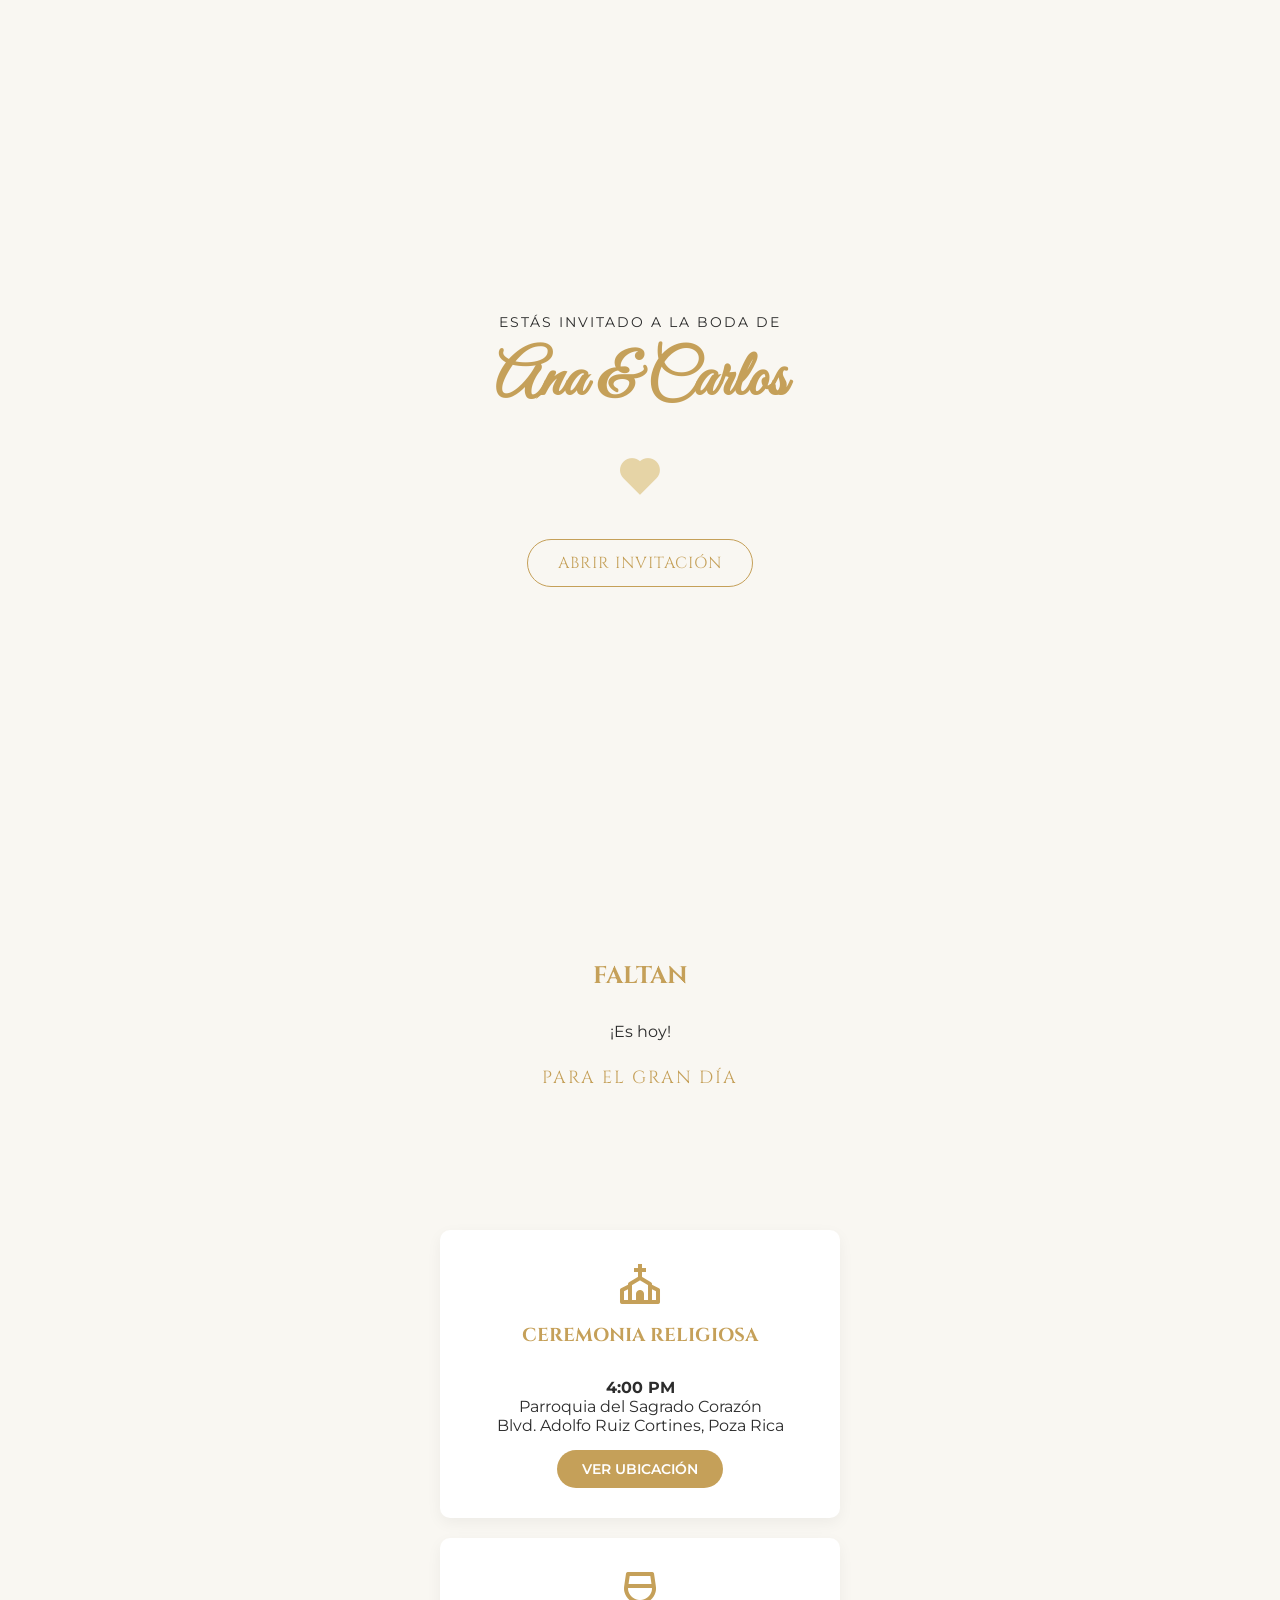
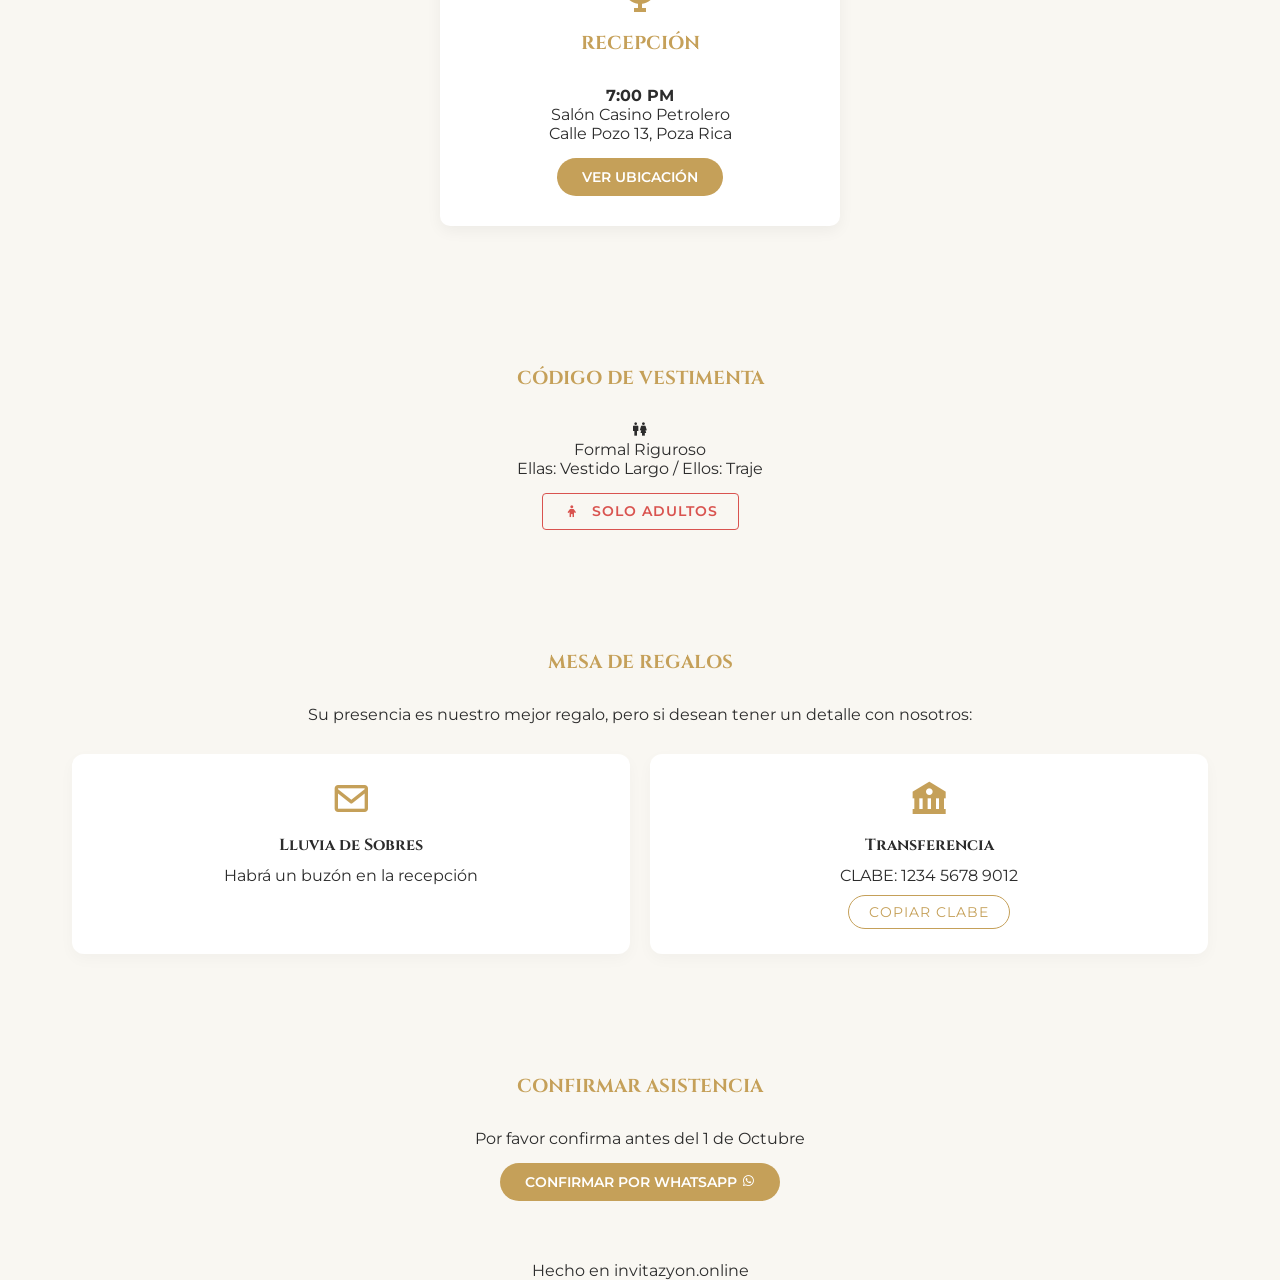
==== boda/clasica/index.html @ 3ea3226a "Pagina boda Demo agregada" ====
<!DOCTYPE html>
<html lang="es-MX">
<head>
    <meta charset="UTF-8">
    <meta name="viewport" content="width=device-width, initial-scale=1.0">
    <title>Boda de Ana & Carlos | Invitación</title>
    
    <link rel="preconnect" href="https://fonts.googleapis.com">
    <link rel="preconnect" href="https://fonts.gstatic.com" crossorigin>
    <link href="https://fonts.googleapis.com/css2?family=Cinzel:wght@400;700&family=Great+Vibes&family=Montserrat:wght@300;400;600&display=swap" rel="stylesheet">
    
    <link href='https://unpkg.com/boxicons@2.1.4/css/boxicons.min.css' rel='stylesheet'>
    
    <link rel="stylesheet" href="style.css">
</head>
<body>

    <div id="welcome-screen" class="welcome-overlay">
        <div class="welcome-content">
            <p class="welcome-text">Estás invitado a la boda de</p>
            <h1 class="welcome-names">Ana & Carlos</h1>
            <div class="envelope-seal">
                <i class='bx bxs-heart'></i>
            </div>
            <button id="btn-open" class="btn-open">Abrir Invitación</button>
        </div>
    </div>

    <div class="music-control" id="musicBtn">
        <i class='bx bx-music'></i>
        <audio id="bgMusic" loop>
            <source src="audio/cancion-boda.mp3" type="audio/mpeg">
        </audio>
    </div>

    <header class="hero">
        <div class="overlay"></div>
        <div class="hero-content">
            <p class="intro">Nos casamos</p>
            <h1 class="names">Ana & Carlos</h1>
            <div class="date-badge">24 . OCT . 2026</div>
            <div class="arrow-down">
                <i class='bx bx-chevron-down'></i>
            </div>
        </div>
    </header>

    <section class="countdown-section">
        <h2>Faltan</h2>
        <div id="countdown" class="timer">
            <div class="time-box"><span id="days">00</span><p>Días</p></div>
            <div class="time-box"><span id="hours">00</span><p>Hrs</p></div>
            <div class="time-box"><span id="minutes">00</span><p>Min</p></div>
            <div class="time-box"><span id="seconds">00</span><p>Seg</p></div>
        </div>
        <p class="message">Para el gran día</p>
    </section>

    <section class="details-section">
        <div class="card">
            <i class='bx bx-church icon-gold'></i>
            <h3>Ceremonia Religiosa</h3>
            <p><strong>4:00 PM</strong></p>
            <p>Parroquia del Sagrado Corazón</p>
            <p class="address">Blvd. Adolfo Ruiz Cortines, Poza Rica</p>
            <a href="https://goo.gl/maps/EJEMPLO" target="_blank" class="btn-gold">Ver Ubicación</a>
        </div>

        <div class="divider"></div>

        <div class="card">
            <i class='bx bx-wine icon-gold'></i>
            <h3>Recepción</h3>
            <p><strong>7:00 PM</strong></p>
            <p>Salón Casino Petrolero</p>
            <p class="address">Calle Pozo 13, Poza Rica</p>
            <a href="https://goo.gl/maps/EJEMPLO" target="_blank" class="btn-gold">Ver Ubicación</a>
        </div>
    </section>

    <section class="dresscode-section">
        <h3>Código de Vestimenta</h3>
        <div class="dress-icon">
            <i class='bx bx-male-female'></i>
        </div>
        <p class="dress-type">Formal Riguroso</p>
        <p class="dress-note">Ellas: Vestido Largo / Ellos: Traje</p>
        <p class="dress-alert"><i class='bx bx-child'></i> Solo Adultos</p>
    </section>

    <section class="gifts-section">
        <h3>Mesa de Regalos</h3>
        <p>Su presencia es nuestro mejor regalo, pero si desean tener un detalle con nosotros:</p>
        
        <div class="gift-options">
            <div class="gift-box">
                <i class='bx bx-envelope'></i>
                <h4>Lluvia de Sobres</h4>
                <p>Habrá un buzón en la recepción</p>
            </div>
            <div class="gift-box">
                <i class='bx bxs-bank'></i>
                <h4>Transferencia</h4>
                <p>CLABE: 1234 5678 9012</p>
                <button class="btn-small" onclick="copiarCLABE()">Copiar CLABE</button>
            </div>
        </div>
    </section>

    <section class="rsvp-section">
        <div class="rsvp-content">
            <h3>Confirmar Asistencia</h3>
            <p>Por favor confirma antes del 1 de Octubre</p>
            
            <a href="https://wa.me/521XXXXXXXXXX?text=Hola,%20confirmo%20mi%20asistencia%20a%20la%20boda%20de%20Ana%20y%20Carlos" class="btn-gold btn-large">
                Confirmar por WhatsApp <i class='bx bxl-whatsapp'></i>
            </a>
        </div>
    </section>

    <footer>
        <p>Hecho en invitazyon.online</p>
    </footer>

    <script src="script.js"></script>
</body>
</html>
---- boda/clasica/style.css ----
:root {
    --gold: #C5A059;       /* Dorado elegante */
    --gold-light: #E6D4A6;
    --dark: #2C2C2C;
    --white: #FFFFFF;
    --bg-cream: #F9F7F2;   /* Crema suave */
    
    --font-script: 'Great Vibes', cursive;
    --font-serif: 'Cinzel', serif;
    --font-body: 'Montserrat', sans-serif;
}

* { box-sizing: border-box; margin: 0; padding: 0; }

body {
    font-family: var(--font-body);
    color: var(--dark);
    background-color: var(--bg-cream);
    text-align: center; /* En bodas todo va centrado */
    overflow-x: hidden;
}

/* --- MUSICA FLOTANTE --- */
.music-control {
    position: fixed;
    bottom: 20px;
    right: 20px;
    width: 50px;
    height: 50px;
    background: var(--gold);
    color: white;
    border-radius: 50%;
    display: flex;
    justify-content: center;
    align-items: center;
    font-size: 24px;
    z-index: 1000;
    box-shadow: 0 4px 10px rgba(0,0,0,0.3);
    cursor: pointer;
    animation: pulse 2s infinite;
}

/* --- HERO --- */
.hero {
    height: 100vh; /* Pantalla completa */
    background-image: url('img/portada-boda.jpg'); /* NECESITAS ESTA FOTO */
    background-size: cover;
    background-position: center;
    position: relative;
    display: flex;
    align-items: center;
    justify-content: center;
    color: var(--white);
}

.overlay {
    position: absolute;
    top: 0; left: 0; width: 100%; height: 100%;
    background: rgba(0,0,0,0.4); /* Oscurece la foto para leer texto */
}

.hero-content {
    position: relative;
    z-index: 2;
    padding: 20px;
}

.intro {
    font-family: var(--font-serif);
    letter-spacing: 3px;
    text-transform: uppercase;
    margin-bottom: 10px;
}

.names {
    font-family: var(--font-script);
    font-size: 4.5rem;
    line-height: 1.2;
    color: var(--gold-light);
    margin-bottom: 20px;
}

.date-badge {
    border-top: 1px solid var(--white);
    border-bottom: 1px solid var(--white);
    display: inline-block;
    padding: 10px 20px;
    font-family: var(--font-serif);
    font-size: 1.2rem;
}

/* --- SECCIONES GENERALES --- */
section { padding: 60px 20px; }

h2, h3 {
    font-family: var(--font-serif);
    color: var(--gold);
    margin-bottom: 30px;
    text-transform: uppercase;
}

/* --- CUENTA REGRESIVA --- */
.timer {
    display: flex;
    justify-content: center;
    gap: 15px;
}
.time-box {
    background: var(--white);
    padding: 15px 10px;      /* Padding vertical y horizontal */
    min-width: 80px;         /* FUERZA que todos midan mínimo 80px de ancho */
    border-radius: 8px;
    box-shadow: 0 4px 10px rgba(0,0,0,0.05);
    display: flex;           /* Flex para centrar el contenido */
    flex-direction: column;
    align-items: center;
    justify-content: center;
}
.time-box span {
    display: block;
    font-size: 1.5rem;
    font-weight: 700;
    color: var(--dark);
}
.time-box p {
    font-size: 0.8rem;
    text-transform: uppercase;
    color: var(--gold);
}

.message {
    margin-top: 25px;       /* Despega el texto de los cuadros */
    font-size: 1.1rem;      /* Un poco más grande para que luzca */
    letter-spacing: 2px;    /* Separar letras para elegancia */
    text-transform: uppercase;
    color: var(--gold);     /* Asegura que sea dorado */
    font-family: var(--font-serif);
}

/* --- TARJETAS (Location) --- */
.card {
    background: var(--white);
    padding: 30px;
    margin: 20px auto;
    max-width: 400px;
    border-radius: 10px;
    box-shadow: 0 5px 15px rgba(0,0,0,0.05);
}

.icon-gold {
    font-size: 3rem;
    color: var(--gold);
    margin-bottom: 15px;
}

.btn-gold {
    display: inline-block;
    background: var(--gold);
    color: var(--white);
    padding: 10px 25px;
    border-radius: 50px;
    text-decoration: none;
    margin-top: 15px;
    font-weight: 600;
    text-transform: uppercase;
    font-size: 0.9rem;
    transition: 0.3s;
}

/* --- ANIMACIONES --- */
@keyframes pulse {
    0% { transform: scale(1); }
    50% { transform: scale(1.1); }
    100% { transform: scale(1); }
}

/* --- RESPONSIVE --- */
@media (max-width: 400px) {
    .names { font-size: 3.5rem; }
    .timer { gap: 8px; }
    .time-box { min-width: 60px; padding: 10px; }
}



/* --- PANTALLA DE BIENVENIDA (MODAL) --- */
.welcome-overlay {
    position: fixed;
    top: 0;
    left: 0;
    width: 100%;
    height: 100%;
    background-color: var(--bg-cream); /* O usa una foto borrosa de fondo */
    z-index: 9999; /* Encima de todo */
    display: flex;
    justify-content: center;
    align-items: center;
    flex-direction: column;
    text-align: center;
    transition: opacity 1s ease, visibility 1s ease;
}

/* Clase para ocultarlo suavemente */
.welcome-overlay.hidden {
    opacity: 0;
    visibility: hidden;
    pointer-events: none; /* Ya no se puede dar click */
}

.welcome-content {
    padding: 20px;
    animation: fadeIn 1.5s ease;
}

.welcome-text {
    font-family: var(--font-body);
    text-transform: uppercase;
    letter-spacing: 2px;
    font-size: 0.9rem;
    color: var(--dark);
    margin-bottom: 10px;
}

.welcome-names {
    font-family: var(--font-script);
    font-size: 4rem;
    color: var(--gold);
    margin-bottom: 30px;
}

/* El Sello del sobre */
.envelope-seal {
    font-size: 3rem;
    color: var(--gold-light);
    margin-bottom: 30px;
    animation: pulse 2s infinite;
}

.btn-open {
    background: transparent;
    border: 1px solid var(--gold);
    color: var(--gold);
    padding: 12px 30px;
    border-radius: 50px;
    font-family: var(--font-serif);
    text-transform: uppercase;
    cursor: pointer;
    transition: 0.3s;
    font-size: 1rem;
    letter-spacing: 1px;
}

.btn-open:hover {
    background: var(--gold);
    color: white;
}

/* Bloquear scroll mientras está cerrado el sobre */
body.no-scroll {
    overflow: hidden;
}

@keyframes fadeIn {
    from { opacity: 0; transform: translateY(20px); }
    to { opacity: 1; transform: translateY(0); }
}



/* Estilo para botones pequeños (Copiar CLABE) */
.btn-small {
    background-color: transparent;
    border: 1px solid var(--gold);
    color: var(--gold);
    padding: 8px 20px;
    border-radius: 50px;
    cursor: pointer;
    font-family: var(--font-body);
    font-size: 0.85rem;
    margin-top: 10px;
    transition: all 0.3s ease;
    text-transform: uppercase;
    letter-spacing: 1px;
}

.btn-small:hover {
    background-color: var(--gold);
    color: var(--white);
    transform: translateY(-2px);
    box-shadow: 0 4px 10px rgba(197, 160, 89, 0.3);
}


/* Sobres y transferencia */
.gift-options {
    display: flex;
    justify-content: center;
    gap: 20px;
    margin-top: 30px;
    flex-wrap: wrap; /* Para que en celular muy pequeño se pongan uno bajo otro */
}

.gift-box {
    background: var(--white);
    padding: 25px;
    border-radius: 12px;
    width: 45%; /* Ocupan casi la mitad cada uno */
    min-width: 250px; /* Para que no se aplasten en móviles */
    box-shadow: 0 5px 15px rgba(0,0,0,0.03); /* Sombra muy sutil */
    display: flex;
    flex-direction: column;
    align-items: center;
    transition: transform 0.3s ease;
}

.gift-box:hover {
    transform: translateY(-5px); /* Efecto flotante */
}

.gift-box i {
    font-size: 2.5rem;
    color: var(--gold);
    margin-bottom: 15px;
}

.gift-box h4 {
    font-family: var(--font-serif);
    margin-bottom: 10px;
    color: var(--dark);
}


/* Codigo de vestimenta */
.dress-alert {
    display: inline-block;
    margin-top: 15px;
    padding: 8px 20px;
    border: 1px solid #d9534f; /* Rojo suave */
    color: #d9534f;
    border-radius: 4px;
    font-size: 0.9rem;
    font-weight: 600;
    text-transform: uppercase;
    letter-spacing: 1px;
}

.dress-alert i {
    margin-right: 5px;
    font-size: 1.1rem;
    vertical-align: middle;
}
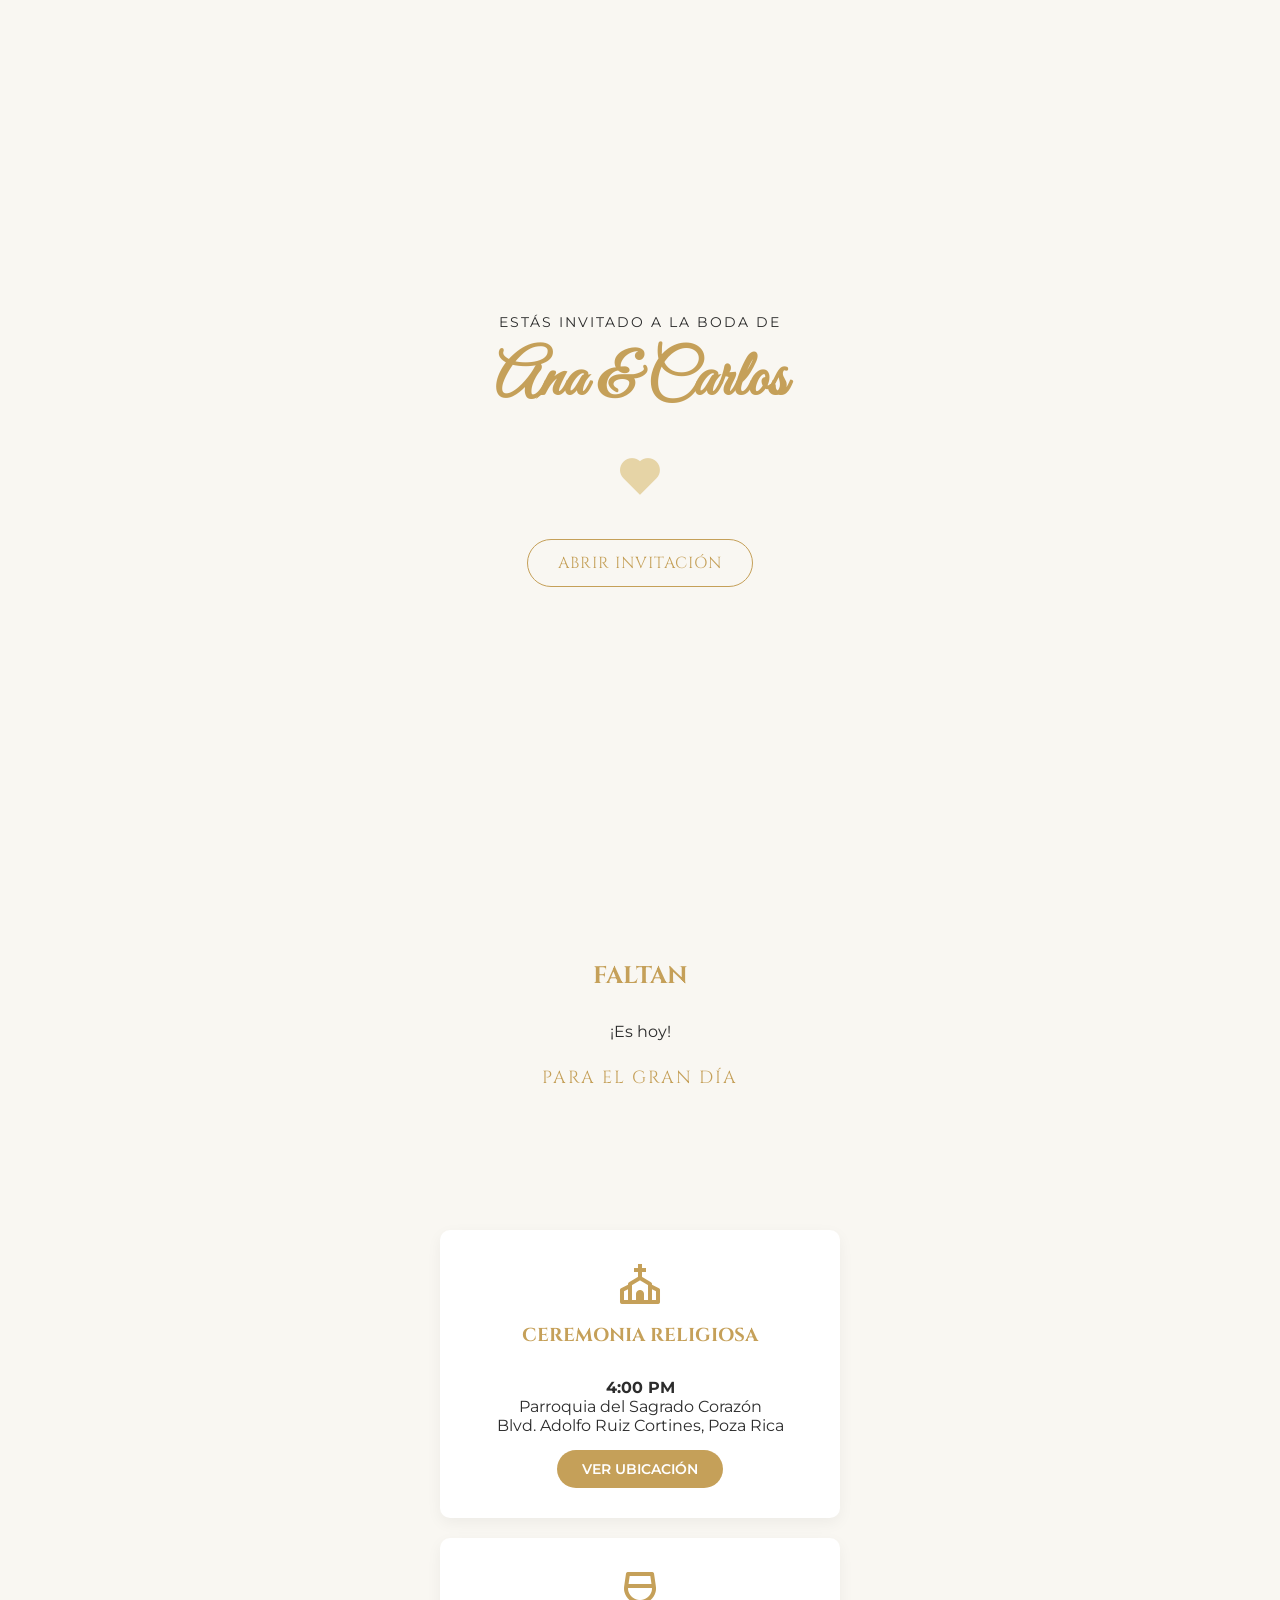
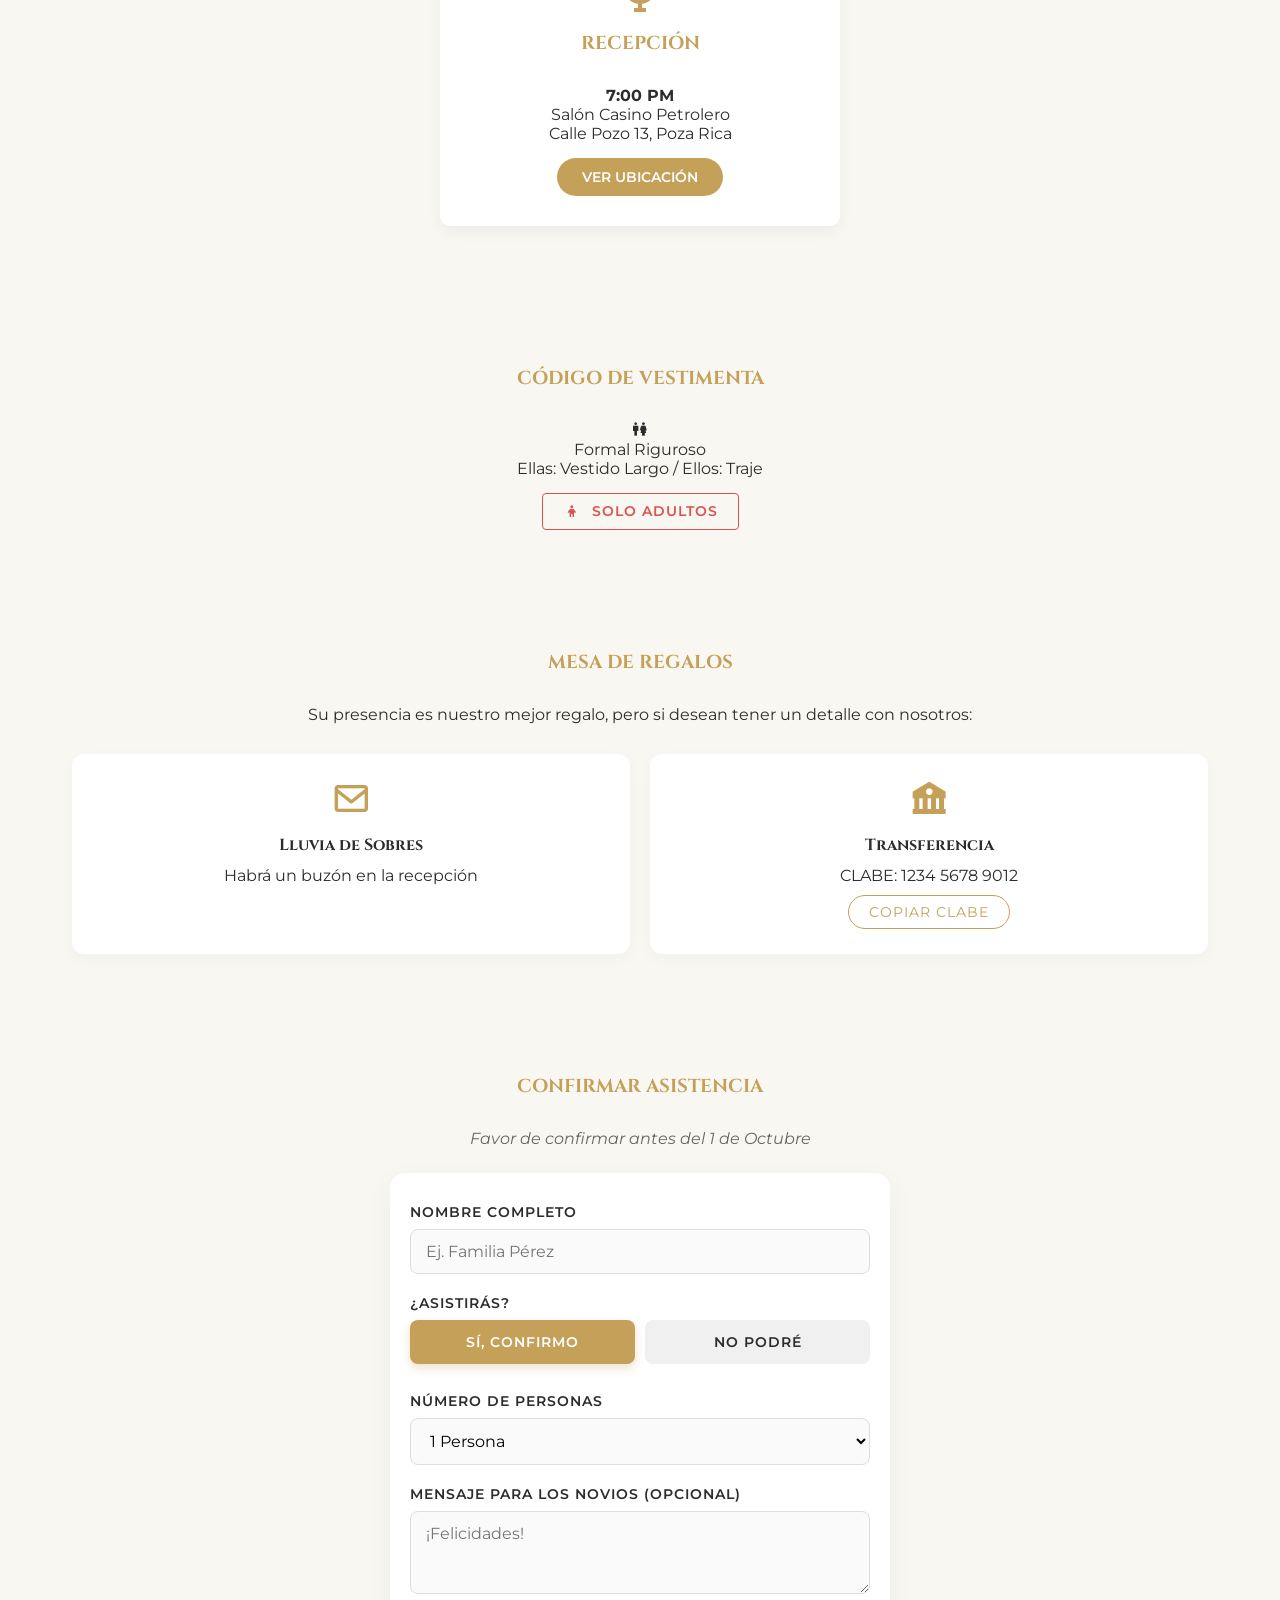
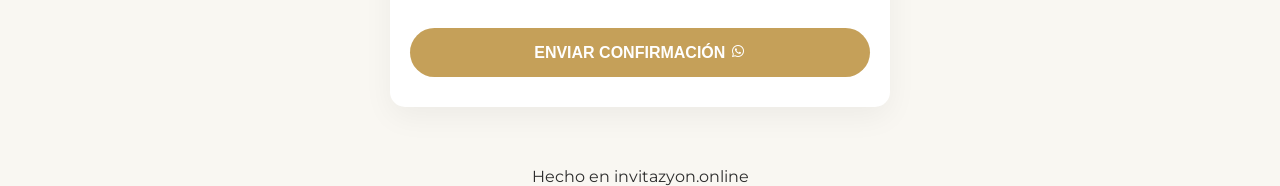
==== commit fcb4e8cc: "index general y boda clasica: actualizados" ====
--- a/boda/clasica/index.html
+++ b/boda/clasica/index.html
@@ -107,15 +107,51 @@
         </div>
     </section>
 
-    <section class="rsvp-section">
-        <div class="rsvp-content">
-            <h3>Confirmar Asistencia</h3>
-            <p>Por favor confirma antes del 1 de Octubre</p>
-            
-            <a href="https://wa.me/521XXXXXXXXXX?text=Hola,%20confirmo%20mi%20asistencia%20a%20la%20boda%20de%20Ana%20y%20Carlos" class="btn-gold btn-large">
-                Confirmar por WhatsApp <i class='bx bxl-whatsapp'></i>
-            </a>
-        </div>
+    <section class="rsvp-section" id="rsvp">
+    <div class="container-narrow">
+        <h3>Confirmar Asistencia</h3>
+        <p class="rsvp-deadline">Favor de confirmar antes del 1 de Octubre</p>
+        
+        <form id="rsvpForm" class="rsvp-form">
+            <div class="form-group">
+                <label for="guest-name">Nombre completo</label>
+                <input type="text" id="guest-name" placeholder="Ej. Familia Pérez" required>
+            </div>
+
+            <div class="form-group">
+                <label>¿Asistirás?</label>
+                <div class="radio-group">
+                    <label class="radio-option">
+                        <input type="radio" name="attendance" value="Sí, confirmo" checked>
+                        <span>Sí, confirmo</span>
+                    </label>
+                    <label class="radio-option">
+                        <input type="radio" name="attendance" value="No podré asistir">
+                        <span>No podré</span>
+                    </label>
+                </div>
+            </div>
+
+            <div class="form-group">
+                <label for="guest-count">Número de personas</label>
+                <select id="guest-count">
+                    <option value="1">1 Persona</option>
+                    <option value="2">2 Personas</option>
+                    <option value="3">3 Personas</option>
+                    <option value="4">4 Personas</option>
+                </select>
+            </div>
+
+            <div class="form-group">
+                <label for="guest-message">Mensaje para los novios (Opcional)</label>
+                <textarea id="guest-message" rows="3" placeholder="¡Felicidades!"></textarea>
+            </div>
+
+            <button type="submit" class="btn-gold btn-block">
+                Enviar Confirmación <i class='bx bxl-whatsapp'></i>
+            </button>
+        </form>
+    </div>
     </section>
 
     <footer>
--- a/boda/clasica/style.css
+++ b/boda/clasica/style.css
@@ -348,4 +348,106 @@
     margin-right: 5px;
     font-size: 1.1rem;
     vertical-align: middle;
+}
+
+
+/* --- RSVP FORMULARIO (Mobile First) --- */
+.container-narrow {
+    max-width: 90%; /* Ocupa casi todo el ancho en celular */
+    margin: 0 auto; /* Centrado */
+    width: 500px;   /* Tope máximo para PC */
+}
+
+.rsvp-deadline {
+    margin-bottom: 25px;
+    font-style: italic;
+    color: #666;
+}
+
+.rsvp-form {
+    background: var(--white);
+    padding: 30px 20px; /* Padding cómodo */
+    border-radius: 15px;
+    box-shadow: 0 10px 30px rgba(0,0,0,0.05);
+    text-align: left; /* Los formularios se leen mejor a la izquierda */
+}
+
+.form-group {
+    margin-bottom: 20px;
+}
+
+.form-group label {
+    display: block;
+    margin-bottom: 8px;
+    font-weight: 600;
+    font-size: 0.9rem;
+    color: var(--dark);
+    text-transform: uppercase;
+    letter-spacing: 1px;
+}
+
+/* INPUTS Y SELECTS (Touch Friendly) */
+input[type="text"],
+select,
+textarea {
+    width: 100%;
+    padding: 12px 15px; /* Área táctil grande */
+    border: 1px solid #ddd;
+    border-radius: 8px;
+    font-family: var(--font-body);
+    font-size: 1rem; /* Evita que el iPhone haga zoom al escribir */
+    background: #fafafa;
+    transition: 0.3s;
+}
+
+input:focus, select:focus, textarea:focus {
+    outline: none;
+    border-color: var(--gold);
+    background: #fff;
+    box-shadow: 0 0 0 3px rgba(197, 160, 89, 0.1);
+}
+
+/* RADIO BUTTONS PERSONALIZADOS (Botones grandes) */
+.radio-group {
+    display: flex;
+    gap: 10px;
+}
+
+.radio-option {
+    flex: 1; /* Ocupan 50% cada uno */
+    position: relative;
+}
+
+.radio-option input {
+    position: absolute;
+    opacity: 0; /* Ocultamos el radio feo por defecto */
+}
+
+.radio-option span {
+    display: block;
+    padding: 12px;
+    text-align: center;
+    background: #f0f0f0;
+    border-radius: 8px;
+    cursor: pointer;
+    font-weight: 600;
+    transition: 0.3s;
+    border: 1px solid transparent;
+}
+
+/* Estado seleccionado */
+.radio-option input:checked + span {
+    background: var(--gold);
+    color: var(--white);
+    box-shadow: 0 4px 10px rgba(197, 160, 89, 0.3);
+}
+
+/* BOTÓN BLOQUE */
+.btn-block {
+    width: 100%; /* Botón ancho completo */
+    border: none;
+    margin-top: 10px;
+    font-size: 1rem;
+    padding: 15px;
+    cursor: pointer;
 }
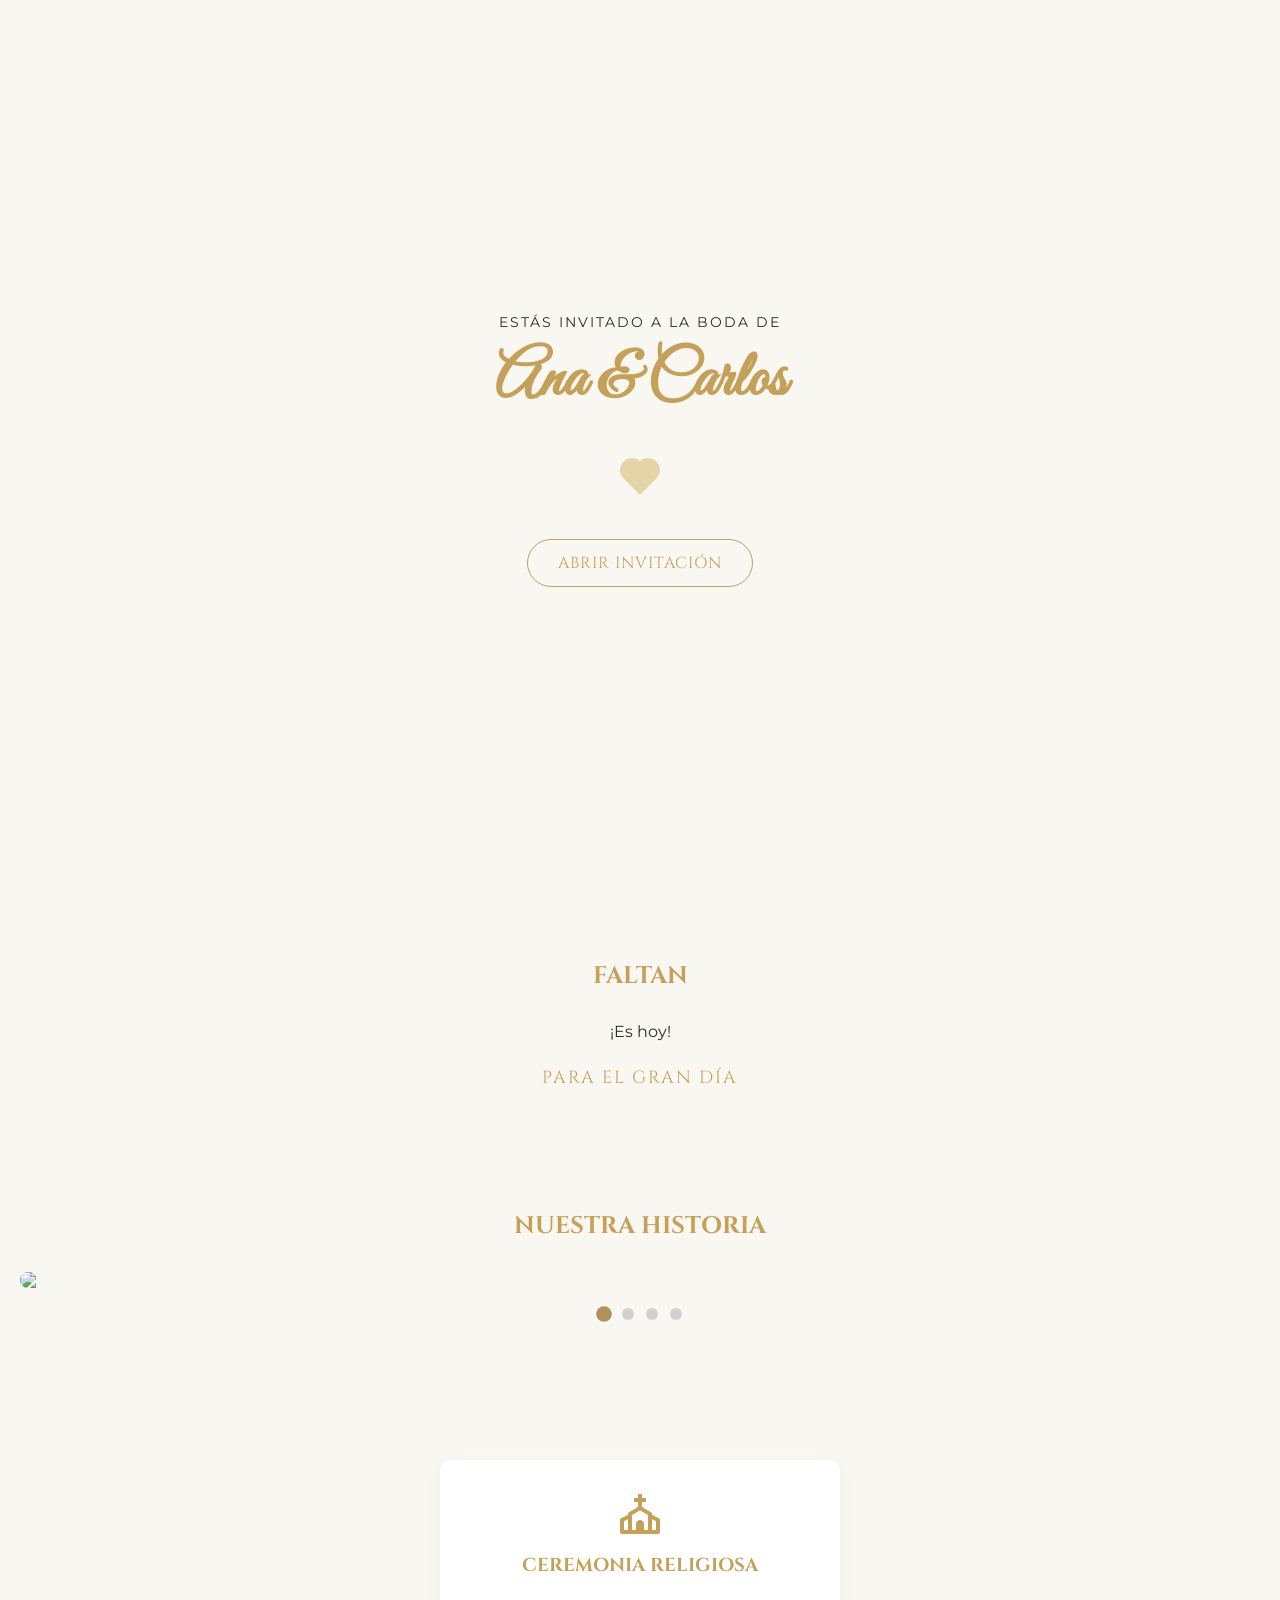
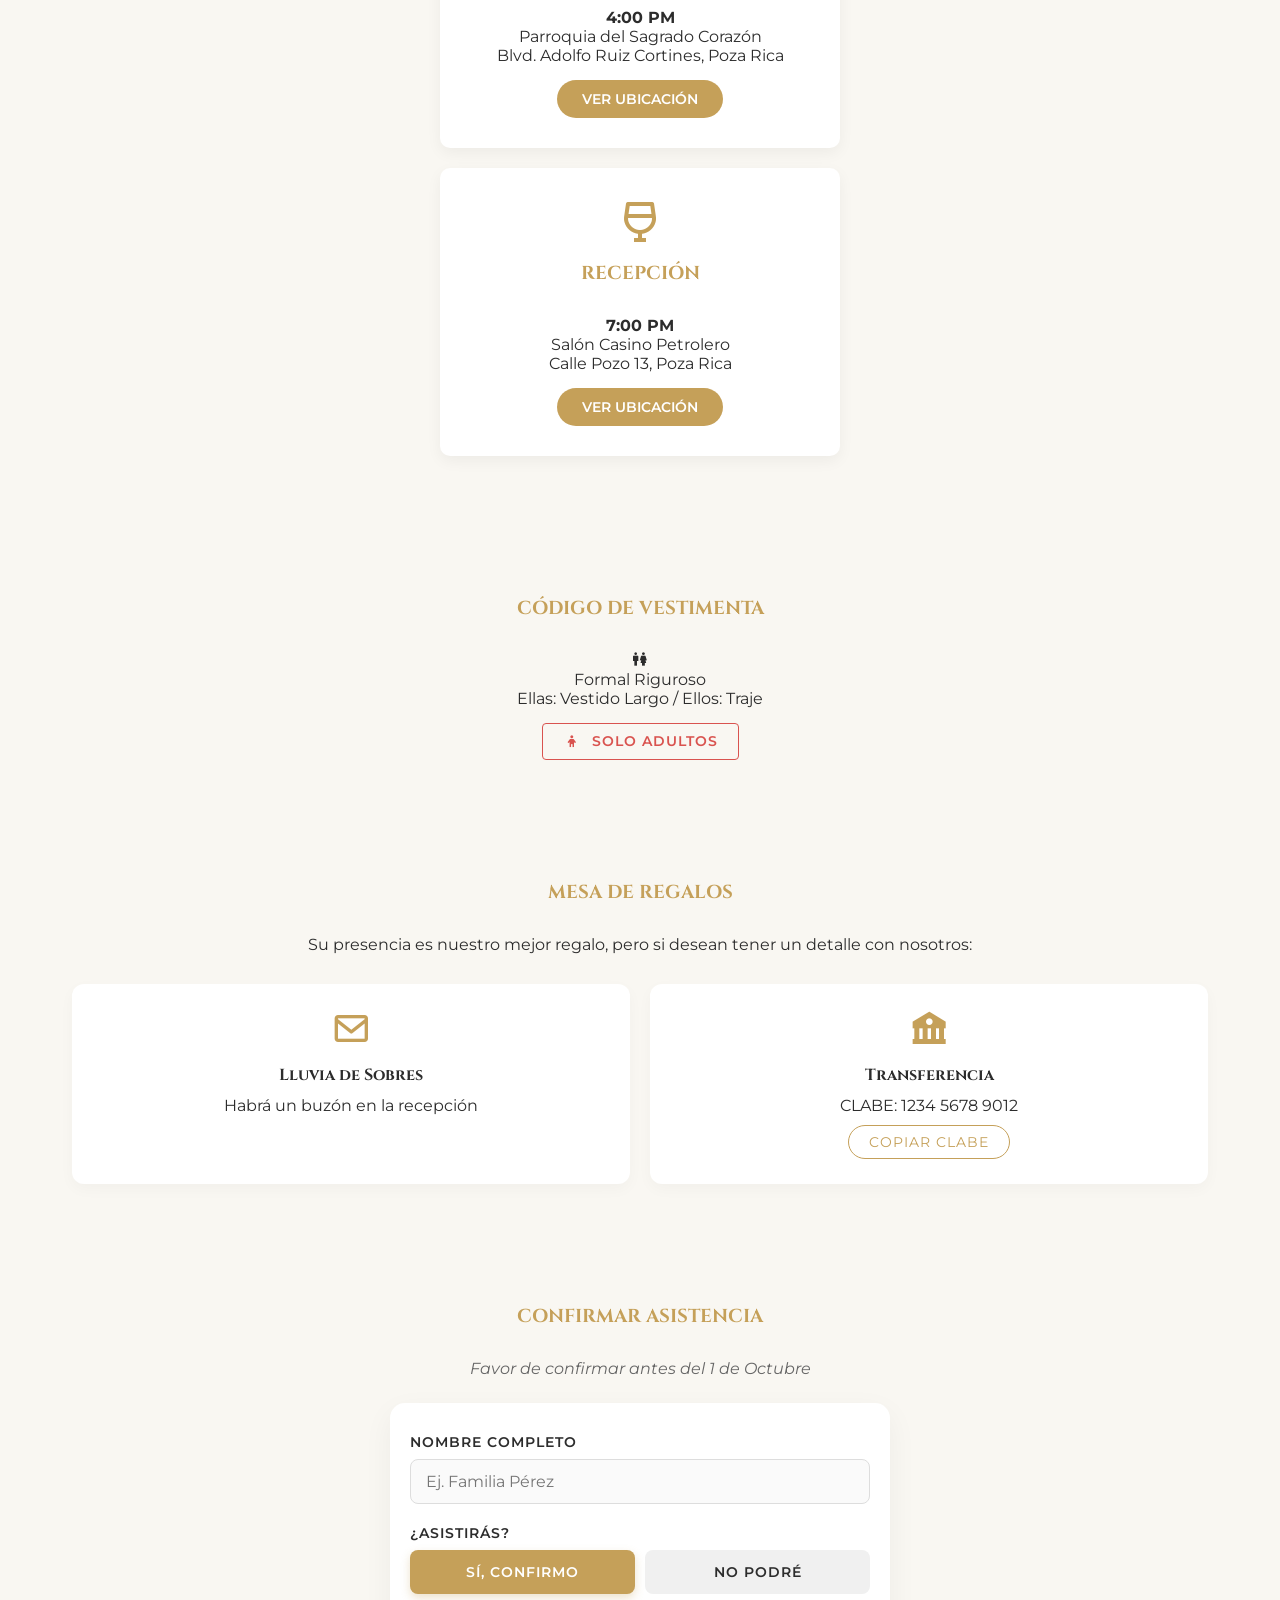
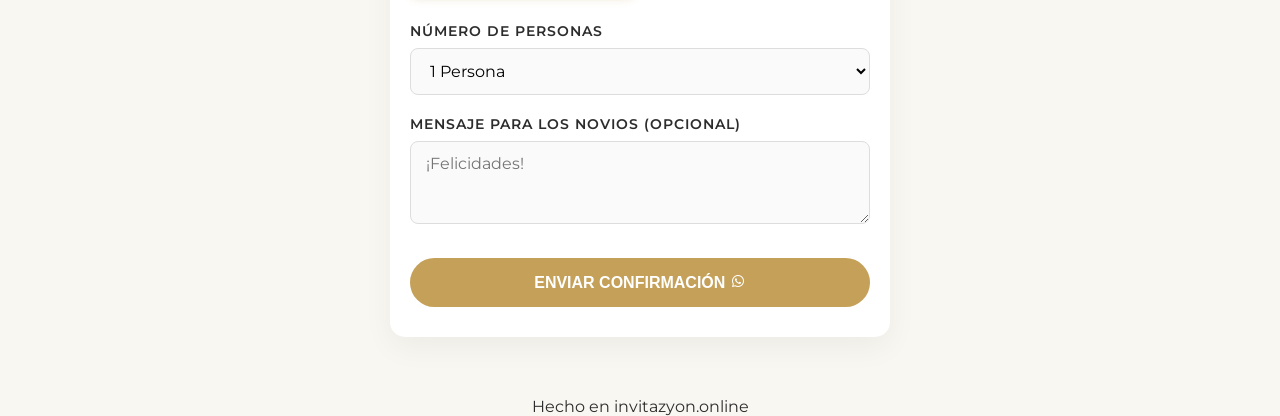
==== commit d0de981f: "boda/clasica: Carrusel agregado" ====
--- a/boda/clasica/index.html
+++ b/boda/clasica/index.html
@@ -54,6 +54,28 @@
             <div class="time-box"><span id="seconds">00</span><p>Seg</p></div>
         </div>
         <p class="message">Para el gran día</p>
+    </section>
+
+    <section id="galeria" class="py-5 bg-light">
+    <div class="container">
+        <div class="ramo-separador"></div>
+        <h2 class="text-center font-title mb-4">Nuestra Historia</h2>
+        
+        
+        <div class="snap-carousel">
+            <div class="snap-item" id="slide-1"><img src="img/foto1.jpg"></div>
+            <div class="snap-item" id="slide-2"><img src="img/foto2.jpg"></div>
+            <div class="snap-item" id="slide-3"><img src="img/foto3.jpg"></div>
+            <div class="snap-item" id="slide-4"><img src="img/foto4.jpg"></div>
+        </div>
+
+        <div class="snap-indicators">
+            <div class="dot active"></div>
+            <div class="dot"></div>
+            <div class="dot"></div>
+            <div class="dot"></div>
+        </div>
+    </div>
     </section>
 
     <section class="details-section">
--- a/boda/clasica/style.css
+++ b/boda/clasica/style.css
@@ -450,4 +450,67 @@
     font-size: 1rem;
     padding: 15px;
     cursor: pointer;
+}
+
+
+
+/* Galería Estilos */
+/* 1. Contenedor Principal */
+.snap-carousel {
+    display: flex;
+    overflow-x: auto;
+    scroll-snap-type: x mandatory; /* El "imán" horizontal */
+    scroll-behavior: smooth;    /* Desplazamiento suave */
+    gap: 0;                     /* Sin espacio entre fotos para que encajen al 100% */
+    width: 100%;
+    border-radius: 15px;        /* Opcional: bordes redondeados para tu invitación */
+    
+    /* Ocultar barra de desplazamiento en todos los navegadores */
+    -ms-overflow-style: none;  /* IE and Edge */
+    scrollbar-width: none;     /* Firefox */
+}
+
+.snap-carousel::-webkit-scrollbar {
+    display: none;             /* Chrome, Safari y Opera */
+}
+
+/* 2. Cada Diapositiva */
+.snap-item {
+    flex: 0 0 100%;            /* Cada imagen ocupa exactamente el 100% del ancho */
+    scroll-snap-align: center;  /* Se imanta al centro al soltar el dedo */
+    display: flex;
+    justify-content: center;
+    align-items: center;
+}
+
+.snap-item img {
+    width: 100%;
+    height: auto;
+    object-fit: cover;         /* Evita que la foto se deforme */
+    display: block;
+}
+
+/* 3. Indicadores (Los puntos) */
+.snap-indicators {
+    display: flex;
+    justify-content: center;
+    gap: 12px;
+    margin-top: 20px;
+}
+
+.dot {
+    width: 12px;
+    height: 12px;
+    border-radius: 50%;
+    background-color: #d1d1d1; /* Gris claro (inactivo) */
+    border: none;
+    padding: 0;
+    cursor: pointer;
+    transition: all 0.3s ease;
+}
+
+/* Estado activo del punto */
+.dot.active {
+    background-color: #b1915e; /* Un tono dorado o el color de tu marca */
+    transform: scale(1.3);     /* Se hace un poco más grande */
 }
